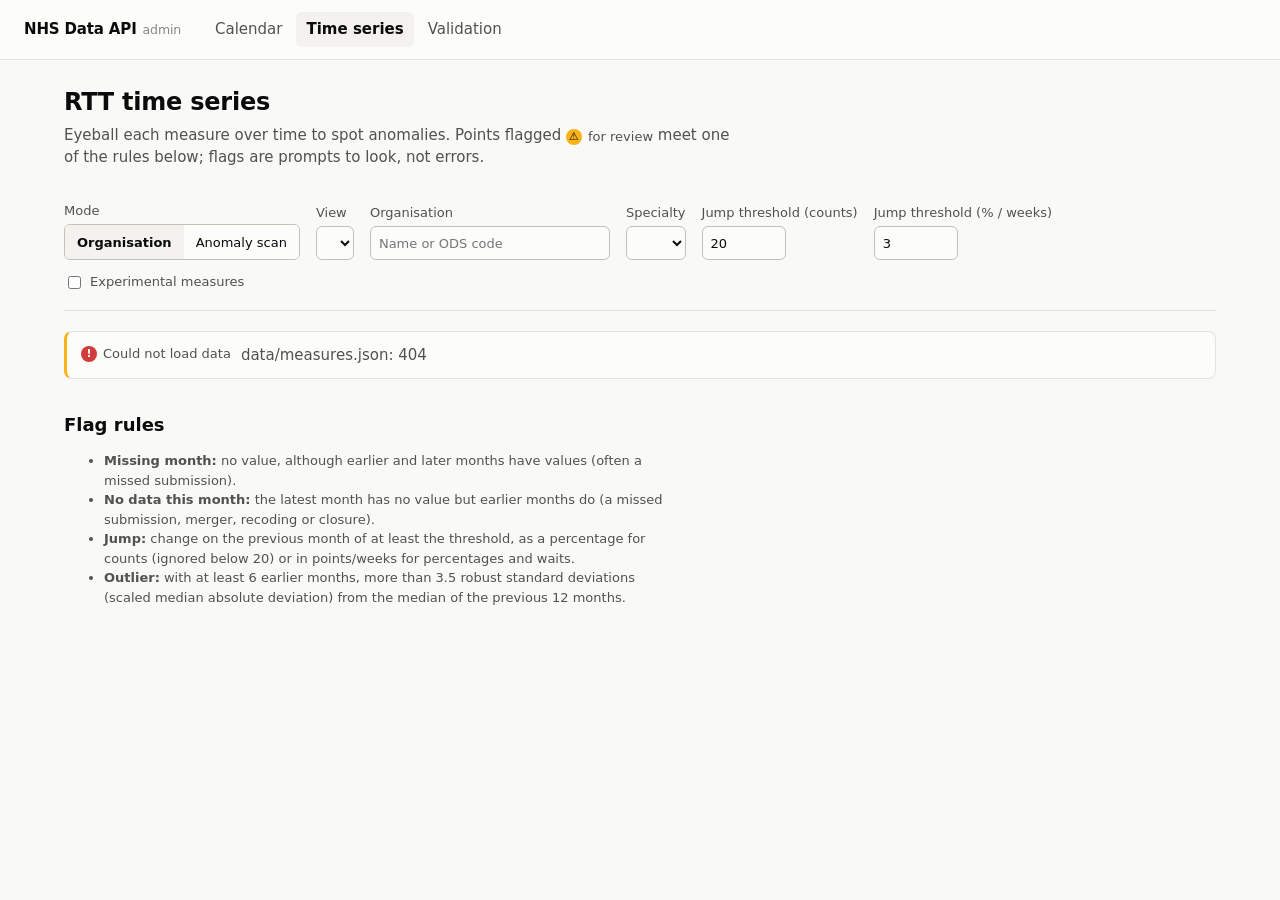
==== site/timeseries.html @ 2b08b44e "Admin site: publication calendar, RTT time series, validation Static site in site/ for GitHub Pages " ====
<!doctype html>
<html lang="en">
<head>
  <meta charset="utf-8">
  <meta name="viewport" content="width=device-width, initial-scale=1">
  <title>RTT Time Series</title>
  <meta name="robots" content="noindex">
  <link rel="stylesheet" href="assets/style.css">
</head>
<body>
  <main>
    <h1>RTT time series</h1>
    <p class="lede">Eyeball each measure over time to spot anomalies. Points flagged
      <span class="status warning"><span class="dot" aria-hidden="true">⚠</span>for review</span>
      meet one of the rules below; flags are prompts to look, not errors.</p>
    <div class="filters" role="group" aria-label="Series filters">
      <label>Mode
        <span class="segmented" id="f-mode">
          <button type="button" data-mode="org" aria-pressed="true">Organisation</button>
          <button type="button" data-mode="scan" aria-pressed="false">Anomaly scan</button>
        </span>
      </label>
      <label>View <select id="f-view"></select></label>
      <label id="l-org">Organisation
        <input type="search" id="f-org" list="org-list" placeholder="Name or ODS code" autocomplete="off">
        <datalist id="org-list"></datalist>
      </label>
      <label id="l-tf">Specialty <select id="f-tf"></select></label>
      <label id="l-measure" hidden>Measure <select id="f-measure"></select></label>
      <label>Jump threshold (counts) <input type="number" id="f-rel" min="1" max="200" value="20" aria-describedby="rules"> </label>
      <label>Jump threshold (% / weeks) <input type="number" id="f-abs" min="0.1" max="50" step="0.1" value="3" aria-describedby="rules"></label>
      <label class="check"><input type="checkbox" id="f-exp"> Experimental measures</label>
      <label class="check" id="l-flagged" hidden><input type="checkbox" id="f-flagged"> Flagged only</label>
    </div>
    <div id="notices"></div>
    <div id="content"><p class="muted">Loading…</p></div>
    <h2>Flag rules</h2>
    <ul class="small" id="rules" style="color:var(--ink-2);max-width:75ch">
      <li><strong>Missing month:</strong> no value, although earlier and later months have values (often a missed submission).</li>
      <li><strong>No data this month:</strong> the latest month has no value but earlier months do (a missed submission, merger, recoding or closure).</li>
      <li><strong>Jump:</strong> change on the previous month of at least the threshold, as a percentage for counts
        (ignored below 20) or in points/weeks for percentages and waits.</li>
      <li><strong>Outlier:</strong> with at least 6 earlier months, more than 3.5 robust standard deviations
        (scaled median absolute deviation) from the median of the previous 12 months.</li>
    </ul>
  </main>
  <script type="module" src="assets/timeseries.js"></script>
</body>
</html>
---- site/assets/style.css ----
/* Tokens follow the dataviz reference palette; dark values are selected, not flipped. */
:root {
  color-scheme: light;
  --page: #f9f9f7;
  --surface: #fcfcfb;
  --surface-2: #f3f2ee;
  --ink: #0b0b0b;
  --ink-2: #52514e;
  --muted: #898781;
  --grid: #e1e0d9;
  --axis: #c3c2b7;
  --border: rgba(11, 11, 11, 0.10);
  --series-1: #2a78d6;
  --series-1-wash: rgba(42, 120, 214, 0.10);
  --good: #0ca30c;
  --good-text: #006300;
  --warning: #fab219;
  --serious: #ec835a;
  --critical: #d03b3b;
  --focus: #2a78d6;
  --radius: 8px;
  --font: system-ui, -apple-system, "Segoe UI", sans-serif;
}
@media (prefers-color-scheme: dark) {
  :root:not([data-theme="light"]) {
    color-scheme: dark;
    --page: #0d0d0d; --surface: #1a1a19; --surface-2: #242422;
    --ink: #f0efec; --ink-2: #c3c2b7; --muted: #898781;
    --grid: #2c2c2a; --axis: #383835; --border: rgba(255, 255, 255, 0.10);
    --series-1: #3987e5; --series-1-wash: rgba(57, 135, 229, 0.16);
    --good-text: #0ca30c; --focus: #3987e5;
  }
}
:root[data-theme="dark"] {
  color-scheme: dark;
  --page: #0d0d0d; --surface: #1a1a19; --surface-2: #242422;
  --ink: #f0efec; --ink-2: #c3c2b7; --muted: #898781;
  --grid: #2c2c2a; --axis: #383835; --border: rgba(255, 255, 255, 0.10);
  --series-1: #3987e5; --series-1-wash: rgba(57, 135, 229, 0.16);
  --good-text: #0ca30c; --focus: #3987e5;
}

* { box-sizing: border-box; }
[hidden] { display: none !important; }
html { -webkit-text-size-adjust: 100%; }
body {
  margin: 0; background: var(--page); color: var(--ink);
  font: 15px/1.5 var(--font);
}
a { color: var(--series-1); }
:focus-visible { outline: 2px solid var(--focus); outline-offset: 2px; }

.topbar {
  display: flex; align-items: center; gap: 24px; flex-wrap: wrap;
  padding: 12px 24px; background: var(--surface); border-bottom: 1px solid var(--border);
}
.brand { font-weight: 650; letter-spacing: -0.01em; }
.brand small { font-weight: 400; color: var(--muted); margin-left: 6px; }
nav { display: flex; gap: 4px; flex-wrap: wrap; }
nav a {
  color: var(--ink-2); text-decoration: none; padding: 6px 10px; border-radius: 6px;
}
nav a:hover { background: var(--surface-2); }
nav a[aria-current="page"] { color: var(--ink); background: var(--surface-2); font-weight: 600; }
.build { margin-left: auto; color: var(--muted); font-size: 13px; }

main { max-width: 1200px; margin: 0 auto; padding: 24px; }
h1 { font-size: 24px; margin: 0 0 4px; letter-spacing: -0.01em; }
h2 { font-size: 18px; margin: 32px 0 12px; }
h3 { font-size: 15px; margin: 0; }
.lede { color: var(--ink-2); margin: 0 0 20px; max-width: 70ch; }
.muted { color: var(--muted); }
.small { font-size: 13px; }

.filters {
  display: flex; flex-wrap: wrap; gap: 12px 16px; align-items: end;
  margin: 0 0 20px; padding: 12px 0; border-bottom: 1px solid var(--border);
}
.filters label { display: grid; gap: 4px; font-size: 13px; color: var(--ink-2); }
.filters label.check { display: flex; align-items: center; gap: 6px; padding-bottom: 6px; }
select, input[type="search"], input[type="number"] {
  font: inherit; color: var(--ink); background: var(--surface);
  border: 1px solid var(--axis); border-radius: 6px; padding: 6px 8px; min-height: 34px;
}
input[type="search"] { min-width: 240px; }
input[type="number"] { width: 84px; }
button {
  font: inherit; color: var(--ink); background: var(--surface);
  border: 1px solid var(--axis); border-radius: 6px; padding: 6px 12px; min-height: 34px;
  cursor: pointer;
}
button:hover { background: var(--surface-2); }
.segmented { display: inline-flex; border: 1px solid var(--axis); border-radius: 6px; overflow: hidden; }
.segmented button { border: 0; border-radius: 0; }
.segmented button[aria-pressed="true"] { background: var(--surface-2); font-weight: 600; }

.card {
  background: var(--surface); border: 1px solid var(--border); border-radius: var(--radius);
  padding: 16px;
}
.notice {
  display: flex; gap: 10px; align-items: flex-start;
  background: var(--surface); border: 1px solid var(--border); border-left: 3px solid var(--warning);
  border-radius: var(--radius); padding: 12px 14px; margin: 0 0 16px; color: var(--ink-2);
}
.notice.info { border-left-color: var(--series-1); }

/* Status: always icon + label, never colour alone */
.status { display: inline-flex; align-items: center; gap: 6px; font-size: 13px; white-space: nowrap; }
.status .dot {
  width: 16px; height: 16px; border-radius: 50%; display: inline-grid; place-items: center;
  font-size: 11px; font-weight: 700; color: #fff; flex: none;
}
.status.good .dot { background: var(--good); }
.status.warning .dot { background: var(--warning); color: #0b0b0b; }
.status.serious .dot { background: var(--serious); }
.status.critical .dot { background: var(--critical); }
.status.neutral .dot { background: transparent; border: 1.5px solid var(--muted); color: var(--muted); }

.chip {
  display: inline-block; font-size: 12px; padding: 1px 8px; border-radius: 999px;
  background: var(--surface-2); color: var(--ink-2); white-space: nowrap;
}

table { border-collapse: collapse; width: 100%; font-size: 14px; }
th, td { text-align: left; padding: 8px 10px; border-bottom: 1px solid var(--grid); vertical-align: top; }
th { color: var(--ink-2); font-weight: 600; font-size: 13px; }
td.num, th.num { text-align: right; font-variant-numeric: tabular-nums; }
.table-wrap { overflow-x: auto; }
.filename { font-family: ui-monospace, SFMono-Regular, Menlo, monospace; font-size: 12px; color: var(--ink-2); word-break: break-all; }

.hero { display: grid; gap: 4px; }
.hero .big { font-size: 32px; font-weight: 650; letter-spacing: -0.02em; }

/* Charts */
.grid-cards { display: grid; gap: 16px; grid-template-columns: repeat(auto-fill, minmax(320px, 1fr)); }
.chart-card { padding: 14px 16px 10px; }
.chart-card header { display: flex; justify-content: space-between; gap: 8px; align-items: baseline; }
.chart-card .value { font-size: 20px; font-weight: 650; }
.chart-card .delta { font-size: 13px; color: var(--ink-2); }
.chart { position: relative; margin-top: 6px; }
.chart svg { display: block; width: 100%; overflow: visible; }
.chart svg:focus { outline: none; }
.chart svg:focus-visible { outline: 2px solid var(--focus); outline-offset: 2px; border-radius: 4px; }
.axis text { fill: var(--muted); font-size: 11px; font-variant-numeric: tabular-nums; }
.gridline { stroke: var(--grid); stroke-width: 1; }
.baseline { stroke: var(--axis); stroke-width: 1; }
.series { fill: none; stroke: var(--series-1); stroke-width: 2; stroke-linejoin: round; stroke-linecap: round; }
.marker { fill: var(--series-1); stroke: var(--surface); stroke-width: 2; }
.marker.flag { fill: var(--warning); }
.crosshair { stroke: var(--axis); stroke-width: 1; }
.tooltip {
  position: absolute; pointer-events: none; z-index: 5; min-width: 120px;
  background: var(--surface); border: 1px solid var(--border); border-radius: 6px;
  padding: 6px 8px; font-size: 12px; box-shadow: 0 4px 16px rgba(0,0,0,0.12);
}
.tooltip strong { display: block; font-size: 14px; }
.tooltip .flag-text { color: var(--ink-2); margin-top: 2px; }
details.table-view summary { cursor: pointer; color: var(--muted); font-size: 12px; margin-top: 4px; }
details.table-view table { font-size: 12px; margin-top: 6px; }

.scan-row td { vertical-align: middle; }
.spark svg { display: block; }

@media (max-width: 640px) {
  .topbar { padding: 10px 16px; gap: 8px 16px; }
  .build { margin-left: 0; width: 100%; }
  main { padding: 16px; }
  input[type="search"] { min-width: 0; width: 100%; }
  .filters label { flex: 1 1 140px; }
  .grid-cards { grid-template-columns: 1fr; }
}
@media (forced-colors: active) {
  .series { stroke: CanvasText; }
  .marker.flag { fill: Highlight; }
}
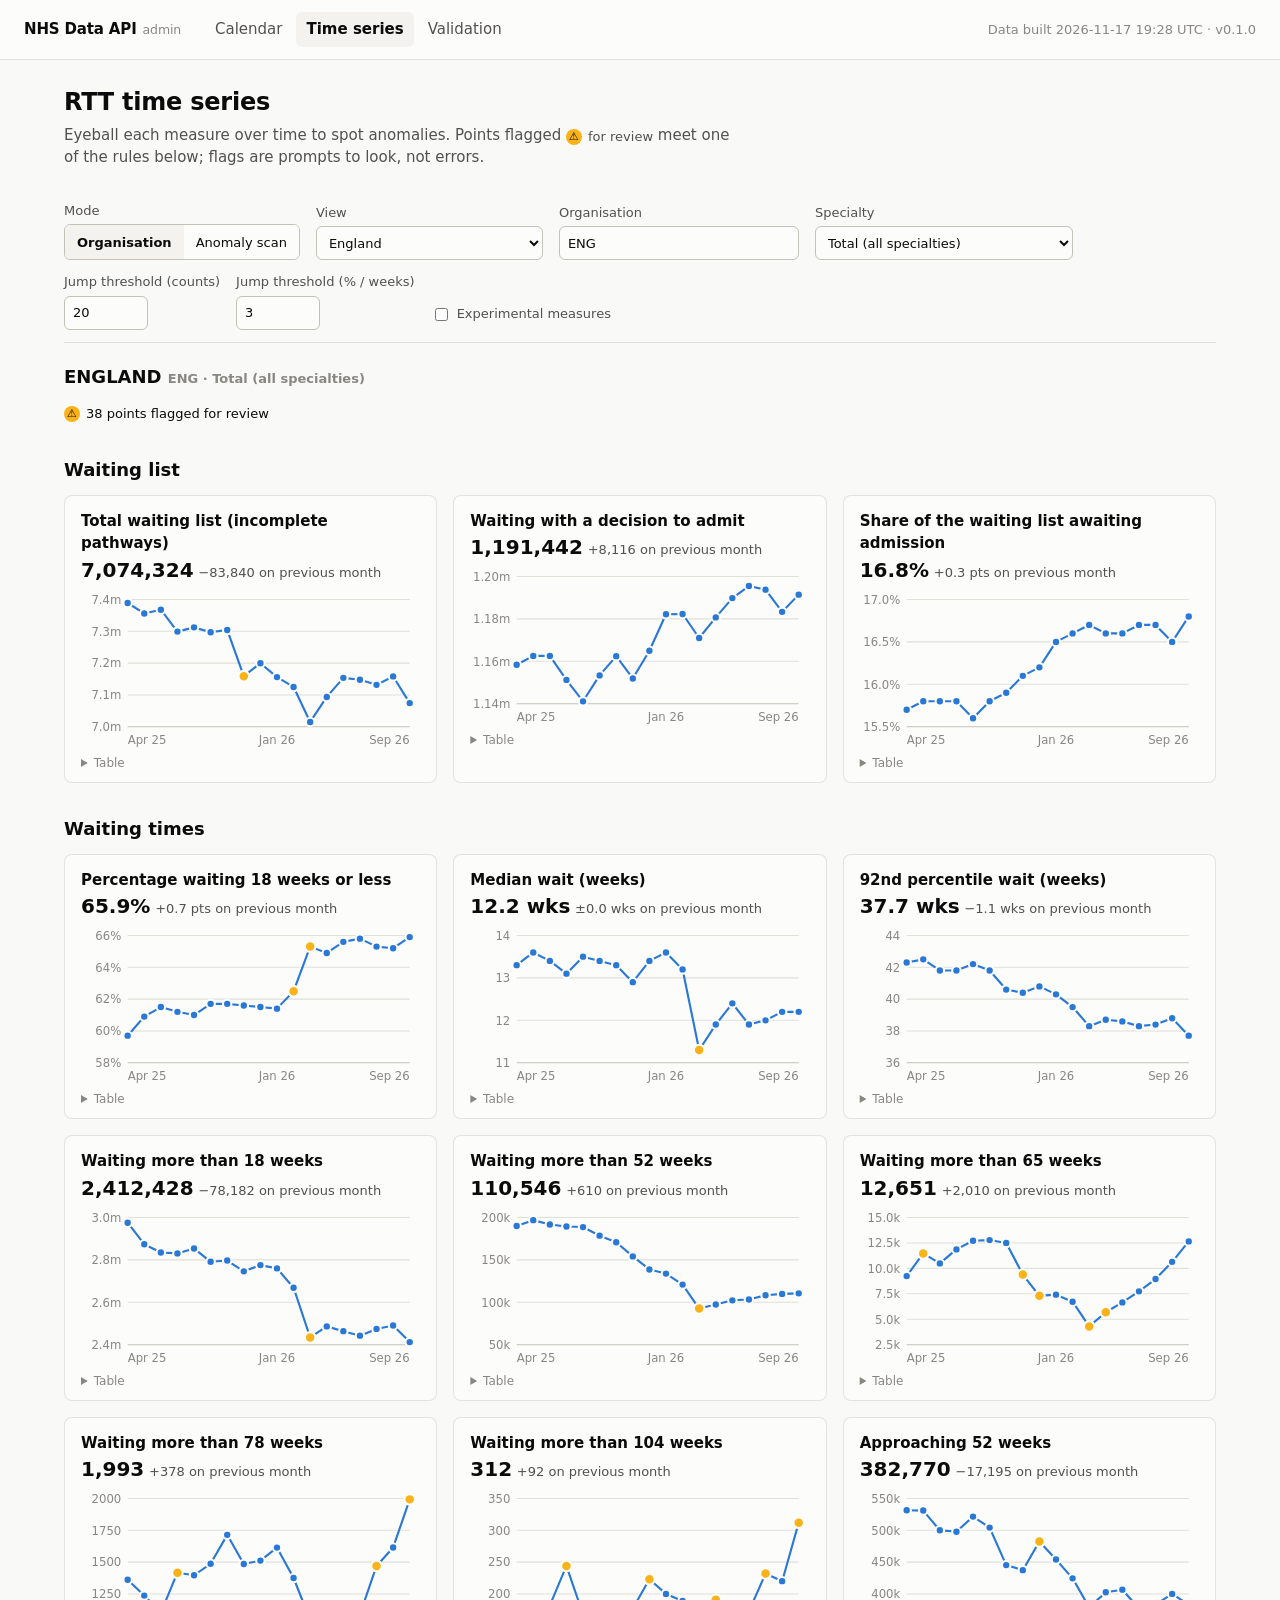
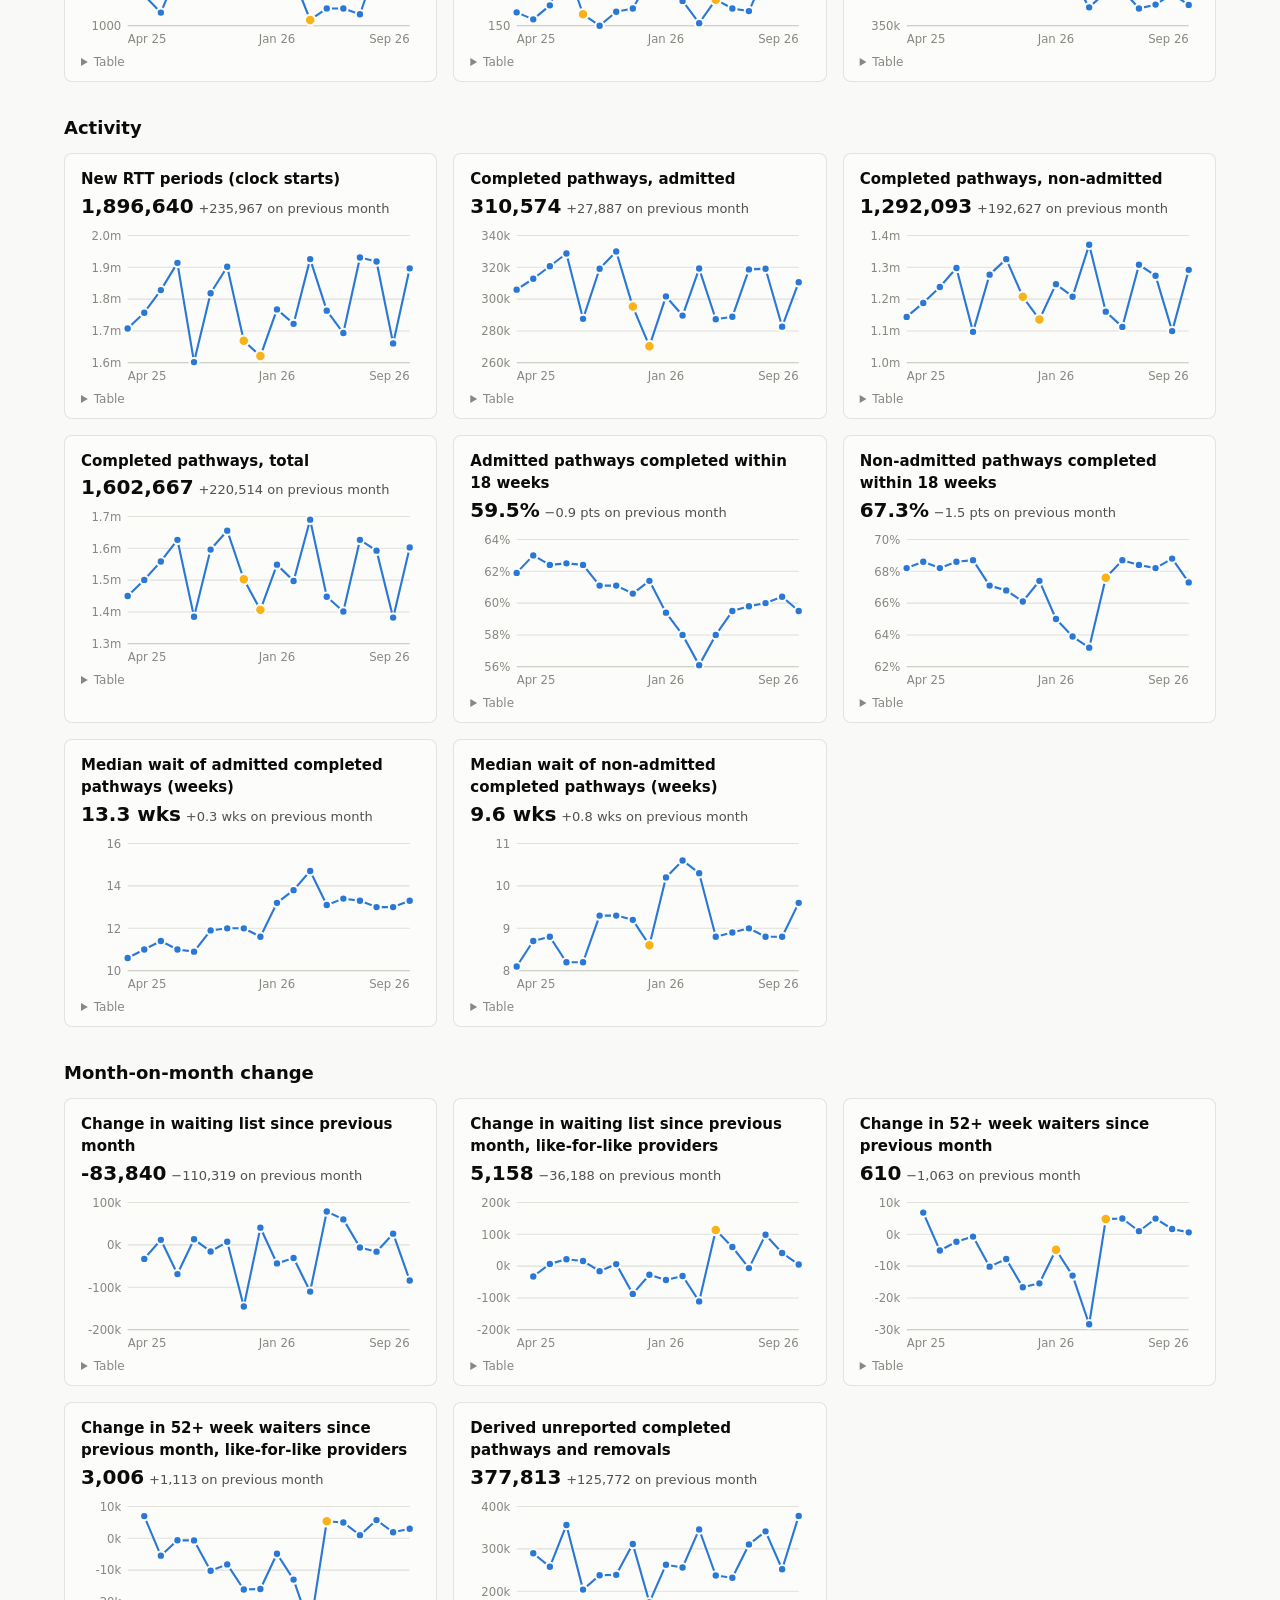
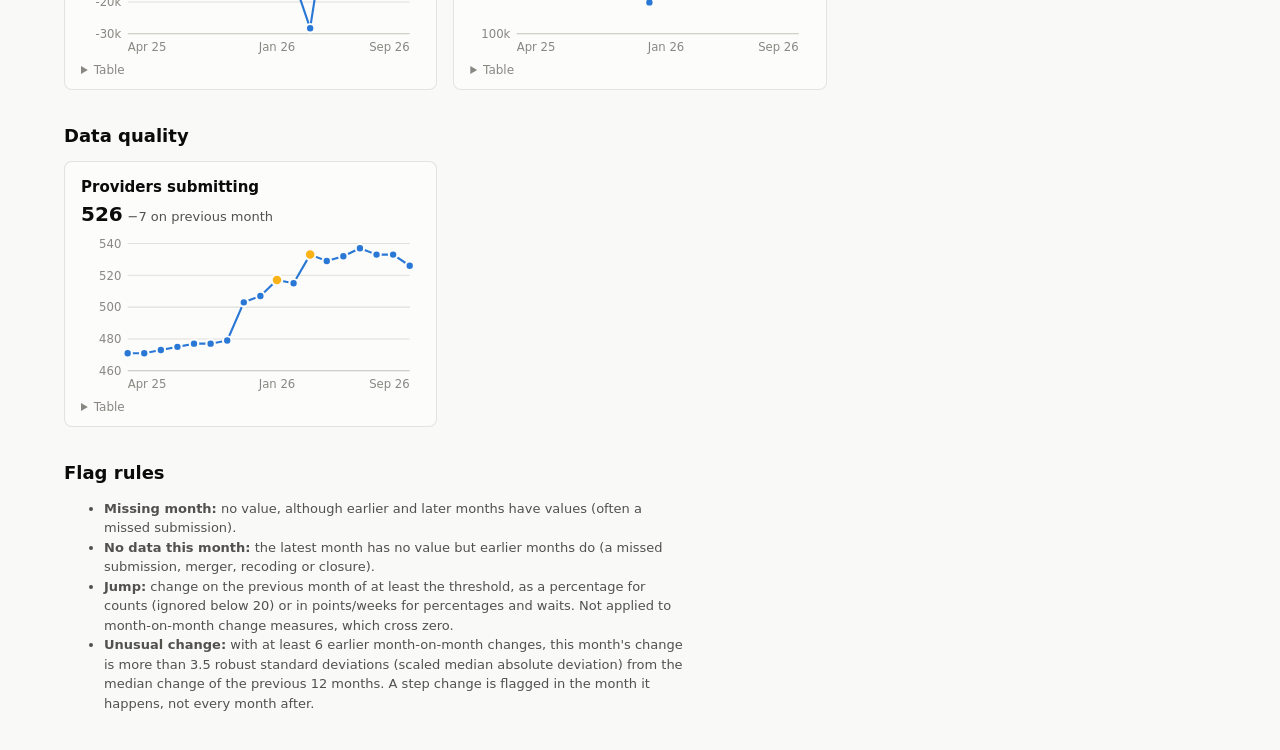
==== commit c3411e8b: "Load RTT April 2025-March 2026; fix release overwrite bug - Infer release dates from zip timestamps " ====
--- a/site/timeseries.html
+++ b/site/timeseries.html
@@ -39,9 +39,11 @@
       <li><strong>Missing month:</strong> no value, although earlier and later months have values (often a missed submission).</li>
       <li><strong>No data this month:</strong> the latest month has no value but earlier months do (a missed submission, merger, recoding or closure).</li>
       <li><strong>Jump:</strong> change on the previous month of at least the threshold, as a percentage for counts
-        (ignored below 20) or in points/weeks for percentages and waits.</li>
-      <li><strong>Outlier:</strong> with at least 6 earlier months, more than 3.5 robust standard deviations
-        (scaled median absolute deviation) from the median of the previous 12 months.</li>
+        (ignored below 20) or in points/weeks for percentages and waits. Not applied to month-on-month change
+        measures, which cross zero.</li>
+      <li><strong>Unusual change:</strong> with at least 6 earlier month-on-month changes, this month's change is
+        more than 3.5 robust standard deviations (scaled median absolute deviation) from the median change of the
+        previous 12 months. A step change is flagged in the month it happens, not every month after.</li>
     </ul>
   </main>
   <script type="module" src="assets/timeseries.js"></script>
